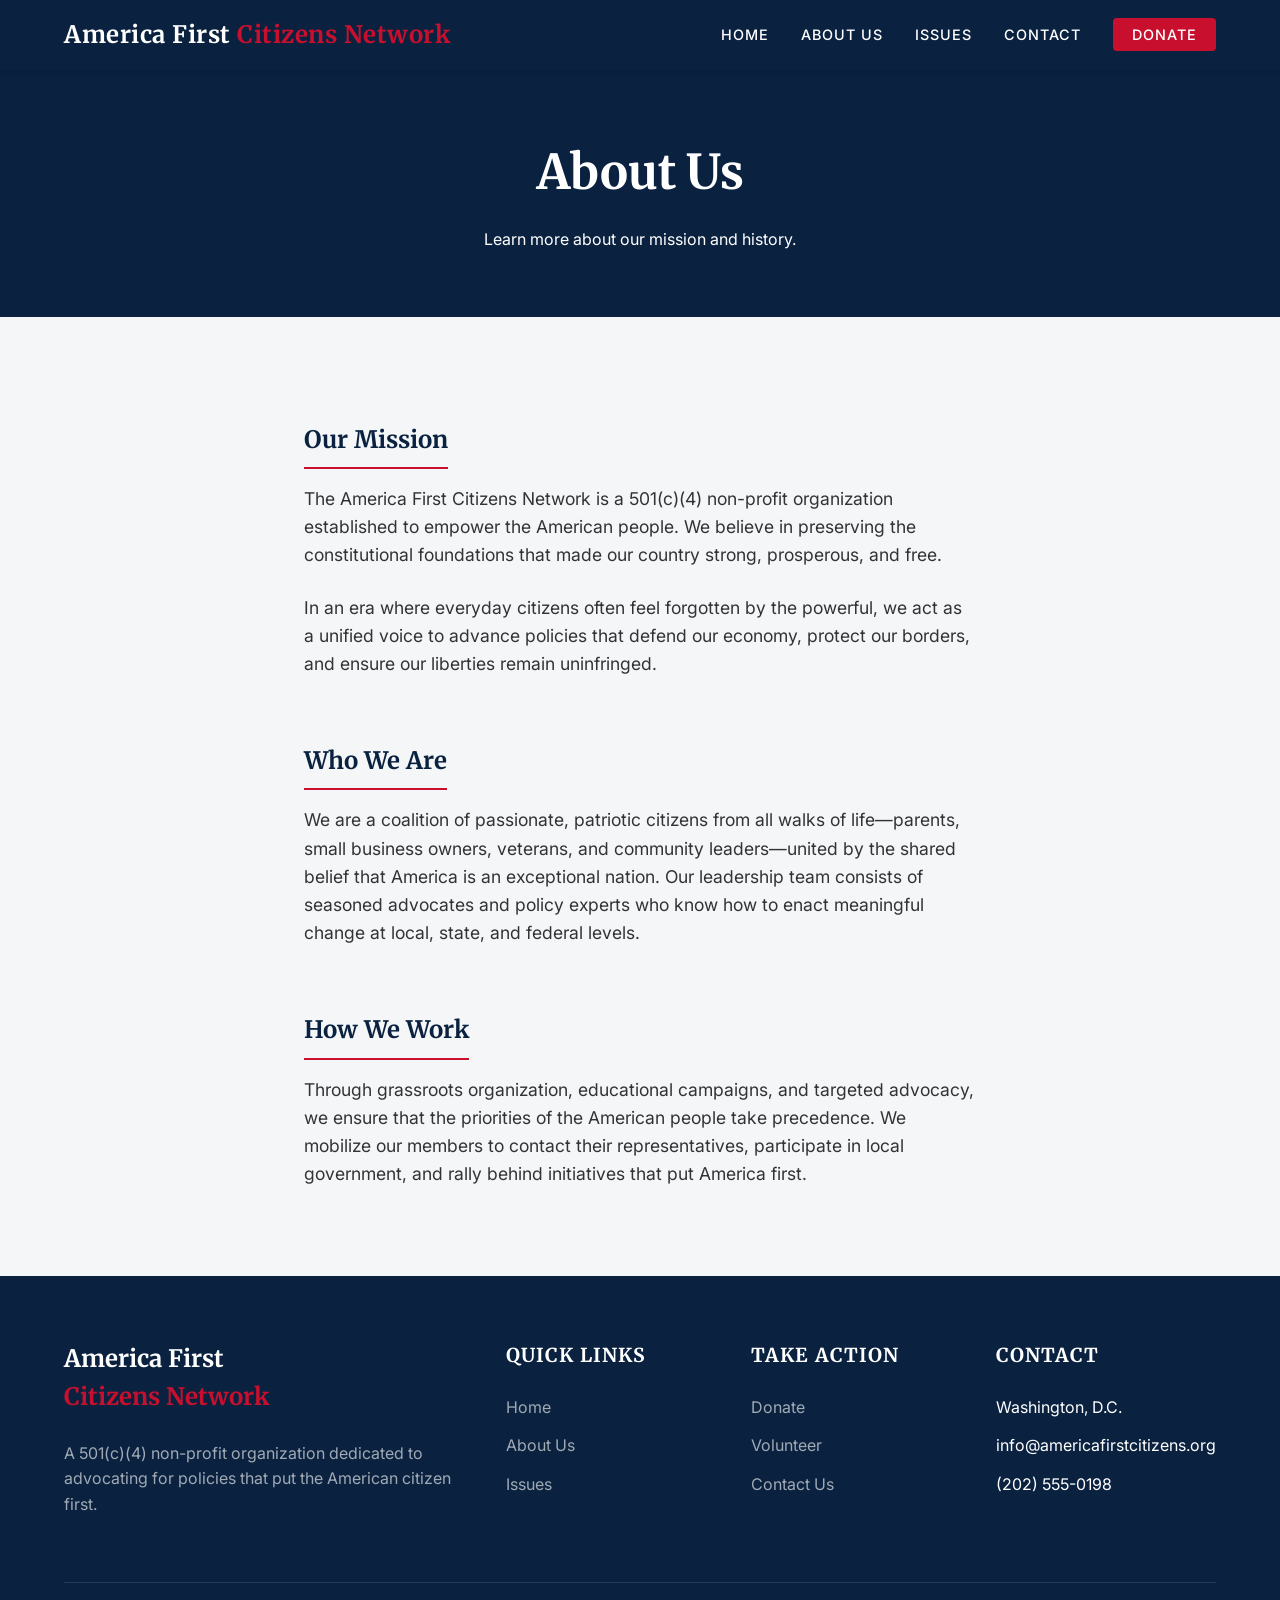
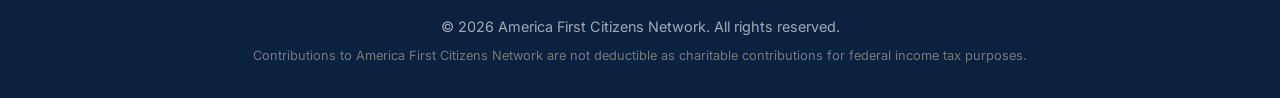
==== about.html @ b78ad711 "Add files via upload" ====
<!DOCTYPE html>
<html lang="en">
<head>
    <meta charset="UTF-8">
    <meta name="viewport" content="width=device-width, initial-scale=1.0">
    <meta name="description" content="About America First Citizens Network - Defending our values, preserving our future.">
    <title>About Us | America First Citizens Network</title>
    <!-- Google Fonts -->
    <link rel="preconnect" href="https://fonts.googleapis.com">
    <link rel="preconnect" href="https://fonts.gstatic.com" crossorigin>
    <link href="https://fonts.googleapis.com/css2?family=Inter:wght@300;400;500;600;700&family=Merriweather:ital,wght@0,300;0,400;0,700;0,900;1,400&display=swap" rel="stylesheet">
    <!-- Main Stylesheet -->
    <link rel="stylesheet" href="styles.css">
    <style>
        .page-header {
            background-color: var(--af-navy);
            color: var(--af-white);
            padding: 4rem 5%;
            text-align: center;
        }
        .page-header h1 {
            color: var(--af-white);
            font-size: 3rem;
            margin-bottom: 1rem;
        }
        .about-content {
            max-width: 800px;
            margin: 0 auto;
            padding: 4rem 5%;
        }
        .about-content p {
            margin-bottom: 1.5rem;
            font-size: 1.1rem;
        }
        .about-content h2 {
            margin-top: 2.5rem;
            padding-bottom: 0.5rem;
            border-bottom: 2px solid var(--af-red);
            display: inline-block;
        }
    </style>
</head>
<body>

    <!-- Navigation -->
    <nav class="navbar">
        <div class="nav-brand">
            <a href="index.html">America First <span class="red">Citizens Network</span></a>
        </div>
        <button class="mobile-menu-btn" aria-label="Toggle Navigation">&#9776;</button>
        <ul class="nav-links">
            <li><a href="index.html">Home</a></li>
            <li><a href="about.html">About Us</a></li>
            <li><a href="issues.html">Issues</a></li>
            <li><a href="contact.html">Contact</a></li>
            <li><a href="donate.html" class="donate-btn">Donate</a></li>
        </ul>
    </nav>

    <!-- Page Header -->
    <header class="page-header">
        <h1>About Us</h1>
        <p>Learn more about our mission and history.</p>
    </header>

    <!-- Main Content -->
    <main class="about-content">
        <h2>Our Mission</h2>
        <p>The America First Citizens Network is a 501(c)(4) non-profit organization established to empower the American people. We believe in preserving the constitutional foundations that made our country strong, prosperous, and free.</p>
        <p>In an era where everyday citizens often feel forgotten by the powerful, we act as a unified voice to advance policies that defend our economy, protect our borders, and ensure our liberties remain uninfringed.</p>
        
        <h2>Who We Are</h2>
        <p>We are a coalition of passionate, patriotic citizens from all walks of life—parents, small business owners, veterans, and community leaders—united by the shared belief that America is an exceptional nation. Our leadership team consists of seasoned advocates and policy experts who know how to enact meaningful change at local, state, and federal levels.</p>

        <h2>How We Work</h2>
        <p>Through grassroots organization, educational campaigns, and targeted advocacy, we ensure that the priorities of the American people take precedence. We mobilize our members to contact their representatives, participate in local government, and rally behind initiatives that put America first.</p>
    </main>

    <!-- Footer -->
    <footer>
        <div class="footer-grid">
            <div class="footer-col" style="grid-column: span 1 / span 1;">
                <h4 style="font-family: var(--font-heading); text-transform: none; font-size: 1.5rem; letter-spacing: 0;">America First<br><span style="color: var(--af-red);">Citizens Network</span></h4>
                <p>A 501(c)(4) non-profit organization dedicated to advocating for policies that put the American citizen first.</p>
            </div>
            <div class="footer-col">
                <h4>Quick Links</h4>
                <ul class="footer-links">
                    <li><a href="index.html">Home</a></li>
                    <li><a href="about.html">About Us</a></li>
                    <li><a href="issues.html">Issues</a></li>
                </ul>
            </div>
            <div class="footer-col">
                <h4>Take Action</h4>
                <ul class="footer-links">
                    <li><a href="donate.html">Donate</a></li>
                    <li><a href="contact.html">Volunteer</a></li>
                    <li><a href="contact.html">Contact Us</a></li>
                </ul>
            </div>
            <div class="footer-col">
                <h4>Contact</h4>
                <ul class="footer-links">
                    <li>Washington, D.C.</li>
                    <li>info@americafirstcitizens.org</li>
                    <li>(202) 555-0198</li>
                </ul>
            </div>
        </div>
        <div class="footer-bottom">
            <p>&copy; 2026 America First Citizens Network. All rights reserved.</p>
            <p style="font-size: 0.8rem; margin-top: 0.5rem; color: #777;">Contributions to America First Citizens Network are not deductible as charitable contributions for federal income tax purposes.</p>
        </div>
    </footer>

    <!-- Scripts -->
    <script src="script.js"></script>
</body>
</html>
---- styles.css ----
:root {
  --af-navy: #0A2240;
  --af-red: #C8102E;
  --af-white: #FFFFFF;
  --af-light-gray: #f4f6f8;
  --af-dark-gray: #333333;
  --af-gold: #c39b32;
  --font-heading: 'Merriweather', serif;
  --font-body: 'Inter', sans-serif;
}

* {
  box-sizing: border-box;
  margin: 0;
  padding: 0;
}

body {
  font-family: var(--font-body);
  color: var(--af-dark-gray);
  background-color: var(--af-light-gray);
  line-height: 1.6;
}

h1, h2, h3, h4, h5, h6 {
  font-family: var(--font-heading);
  color: var(--af-navy);
  margin-bottom: 1rem;
}

a {
  text-decoration: none;
  color: var(--af-navy);
  transition: color 0.2s ease-in-out;
}

a:hover {
  color: var(--af-red);
}

/* Navigation */
.navbar {
  background-color: var(--af-navy);
  padding: 1rem 5%;
  display: flex;
  justify-content: space-between;
  align-items: center;
  position: sticky;
  top: 0;
  z-index: 1000;
  box-shadow: 0 4px 6px rgba(0,0,0,0.1);
}

.nav-brand a {
  color: var(--af-white);
  font-family: var(--font-heading);
  font-size: 1.5rem;
  font-weight: 700;
  letter-spacing: 0.5px;
}

.nav-brand span.red {
  color: var(--af-red);
}

.nav-links {
  display: flex;
  list-style: none;
  gap: 2rem;
}

.nav-links li a {
  color: var(--af-white);
  font-weight: 500;
  text-transform: uppercase;
  font-size: 0.9rem;
  letter-spacing: 1px;
}

.nav-links li a:hover {
  color: var(--af-red);
  text-decoration: underline;
  text-decoration-thickness: 2px;
  text-underline-offset: 4px;
}

.donate-btn {
  background-color: var(--af-red);
  color: var(--af-white) !important;
  padding: 0.5rem 1.2rem;
  border-radius: 4px;
  font-weight: 700;
  transition: background-color 0.2s;
}

.donate-btn:hover {
  background-color: #A00C22;
  text-decoration: none !important;
}

/* Mobile Nav Toggle */
.mobile-menu-btn {
  display: none;
  background: none;
  border: none;
  color: var(--af-white);
  font-size: 1.5rem;
  cursor: pointer;
}

/* Hero Section */
.hero {
  position: relative;
  height: 80vh;
  min-height: 500px;
  display: flex;
  align-items: center;
  justify-content: flex-start;
  padding: 0 5%;
  background-image: url('assets/hero.png');
  background-size: cover;
  background-position: center;
}

/* Add a dark overlay so white text is readable */
.hero::before {
  content: '';
  position: absolute;
  top: 0; left: 0; right: 0; bottom: 0;
  background: linear-gradient(90deg, rgba(10,34,64,0.9) 0%, rgba(10,34,64,0.5) 50%, rgba(0,0,0,0) 100%);
}

.hero-content {
  position: relative;
  z-index: 1;
  max-width: 600px;
  color: var(--af-white);
}

.hero-content h1 {
  color: var(--af-white);
  font-size: 3.5rem;
  line-height: 1.2;
  margin-bottom: 1.5rem;
  text-shadow: 1px 1px 4px rgba(0,0,0,0.5);
}

.hero-content p {
  font-size: 1.2rem;
  margin-bottom: 2rem;
  font-weight: 300;
  text-shadow: 1px 1px 3px rgba(0,0,0,0.5);
}

.btn-primary {
  display: inline-block;
  background-color: var(--af-red);
  color: var(--af-white);
  padding: 1rem 2rem;
  font-size: 1.1rem;
  font-weight: 600;
  text-transform: uppercase;
  border-radius: 4px;
  box-shadow: 0 4px 6px rgba(0,0,0,0.2);
  transition: transform 0.2s, background-color 0.2s;
}

.btn-primary:hover {
  background-color: #A00C22;
  transform: translateY(-2px);
  color: var(--af-white);
}

.btn-secondary {
  display: inline-block;
  background-color: transparent;
  color: var(--af-white);
  padding: 1rem 2rem;
  font-size: 1.1rem;
  font-weight: 600;
  text-transform: uppercase;
  border: 2px solid var(--af-white);
  border-radius: 4px;
  margin-left: 1rem;
  transition: background-color 0.2s, color 0.2s;
}

.btn-secondary:hover {
  background-color: var(--af-white);
  color: var(--af-navy);
}

/* Sections General */
.section {
  padding: 5rem 5%;
}

.section-title {
  text-align: center;
  font-size: 2.5rem;
  margin-bottom: 3rem;
  position: relative;
}

.section-title::after {
  content: '';
  display: block;
  width: 60px;
  height: 4px;
  background-color: var(--af-red);
  margin: 1rem auto 0;
}

.section-dark {
  background-color: var(--af-navy);
  color: var(--af-white);
}

.section-dark h2 {
  color: var(--af-white);
}

/* Cards Grid */
.grid {
  display: grid;
  grid-template-columns: repeat(auto-fit, minmax(300px, 1fr));
  gap: 2rem;
}

.card {
  background-color: var(--af-white);
  border-radius: 8px;
  overflow: hidden;
  box-shadow: 0 4px 10px rgba(0,0,0,0.05);
  transition: transform 0.3s ease, box-shadow 0.3s ease;
  height: 100%;
  display: flex;
  flex-direction: column;
}

.card:hover {
  transform: translateY(-5px);
  box-shadow: 0 10px 20px rgba(0,0,0,0.1);
}

.card-img-placeholder {
  height: 200px;
  background-color: #e0e0e0;
  display: flex;
  align-items: center;
  justify-content: center;
  color: #777;
  font-style: italic;
}

.card-content {
  padding: 2rem;
  flex-grow: 1;
  display: flex;
  flex-direction: column;
}

.card-content h3 {
  font-size: 1.5rem;
  margin-bottom: 1rem;
}

.card-content p {
  margin-bottom: 1.5rem;
  flex-grow: 1;
}

.card-link {
  color: var(--af-red);
  font-weight: 600;
  text-transform: uppercase;
  font-size: 0.9rem;
  letter-spacing: 1px;
}

.card-link::after {
  content: ' \2192';
}

.card-link:hover {
  color: var(--af-navy);
}

/* Footer */
footer {
  background-color: var(--af-navy);
  color: var(--af-white);
  padding: 4rem 5% 2rem;
}

.footer-grid {
  display: grid;
  grid-template-columns: 2fr 1fr 1fr 1fr;
  gap: 3rem;
  margin-bottom: 3rem;
}

.footer-col h4 {
  color: var(--af-white);
  font-size: 1.2rem;
  margin-bottom: 1.5rem;
  text-transform: uppercase;
  letter-spacing: 1px;
}

.footer-col p {
  color: #a0aab5;
  margin-bottom: 1rem;
}

.footer-links {
  list-style: none;
}

.footer-links li {
  margin-bottom: 0.8rem;
}

.footer-links a {
  color: #a0aab5;
}

.footer-links a:hover {
  color: var(--af-white);
}

.footer-bottom {
  text-align: center;
  padding-top: 2rem;
  border-top: 1px solid rgba(255,255,255,0.1);
  color: #a0aab5;
  font-size: 0.9rem;
}

/* Utility Forms */
.form-group {
  margin-bottom: 1.5rem;
}

.form-control {
  width: 100%;
  padding: 1rem;
  border: 1px solid #ccc;
  border-radius: 4px;
  font-family: var(--font-body);
  font-size: 1rem;
}

.form-control:focus {
  outline: none;
  border-color: var(--af-navy);
  box-shadow: 0 0 0 2px rgba(10,34,64,0.2);
}

/* Responsive */
@media (max-width: 900px) {
  .hero-content h1 {
    font-size: 2.5rem;
  }
}

@media (max-width: 768px) {
  .nav-links {
    display: none;
    flex-direction: column;
    position: absolute;
    top: 100%;
    left: 0;
    width: 100%;
    background-color: var(--af-navy);
    padding: 1rem 5%;
    gap: 1rem;
  }
  
  .nav-links.active {
    display: flex;
  }

  .mobile-menu-btn {
    display: block;
  }
  
  .footer-grid {
    grid-template-columns: 1fr;
    gap: 2rem;
  }
  
  .hero::before {
    background: linear-gradient(180deg, rgba(10,34,64,0.8) 0%, rgba(10,34,64,0.6) 100%);
  }
  
  .hero-content {
    text-align: center;
  }
  
  .btn-secondary {
    margin-left: 0;
    margin-top: 1rem;
  }
}
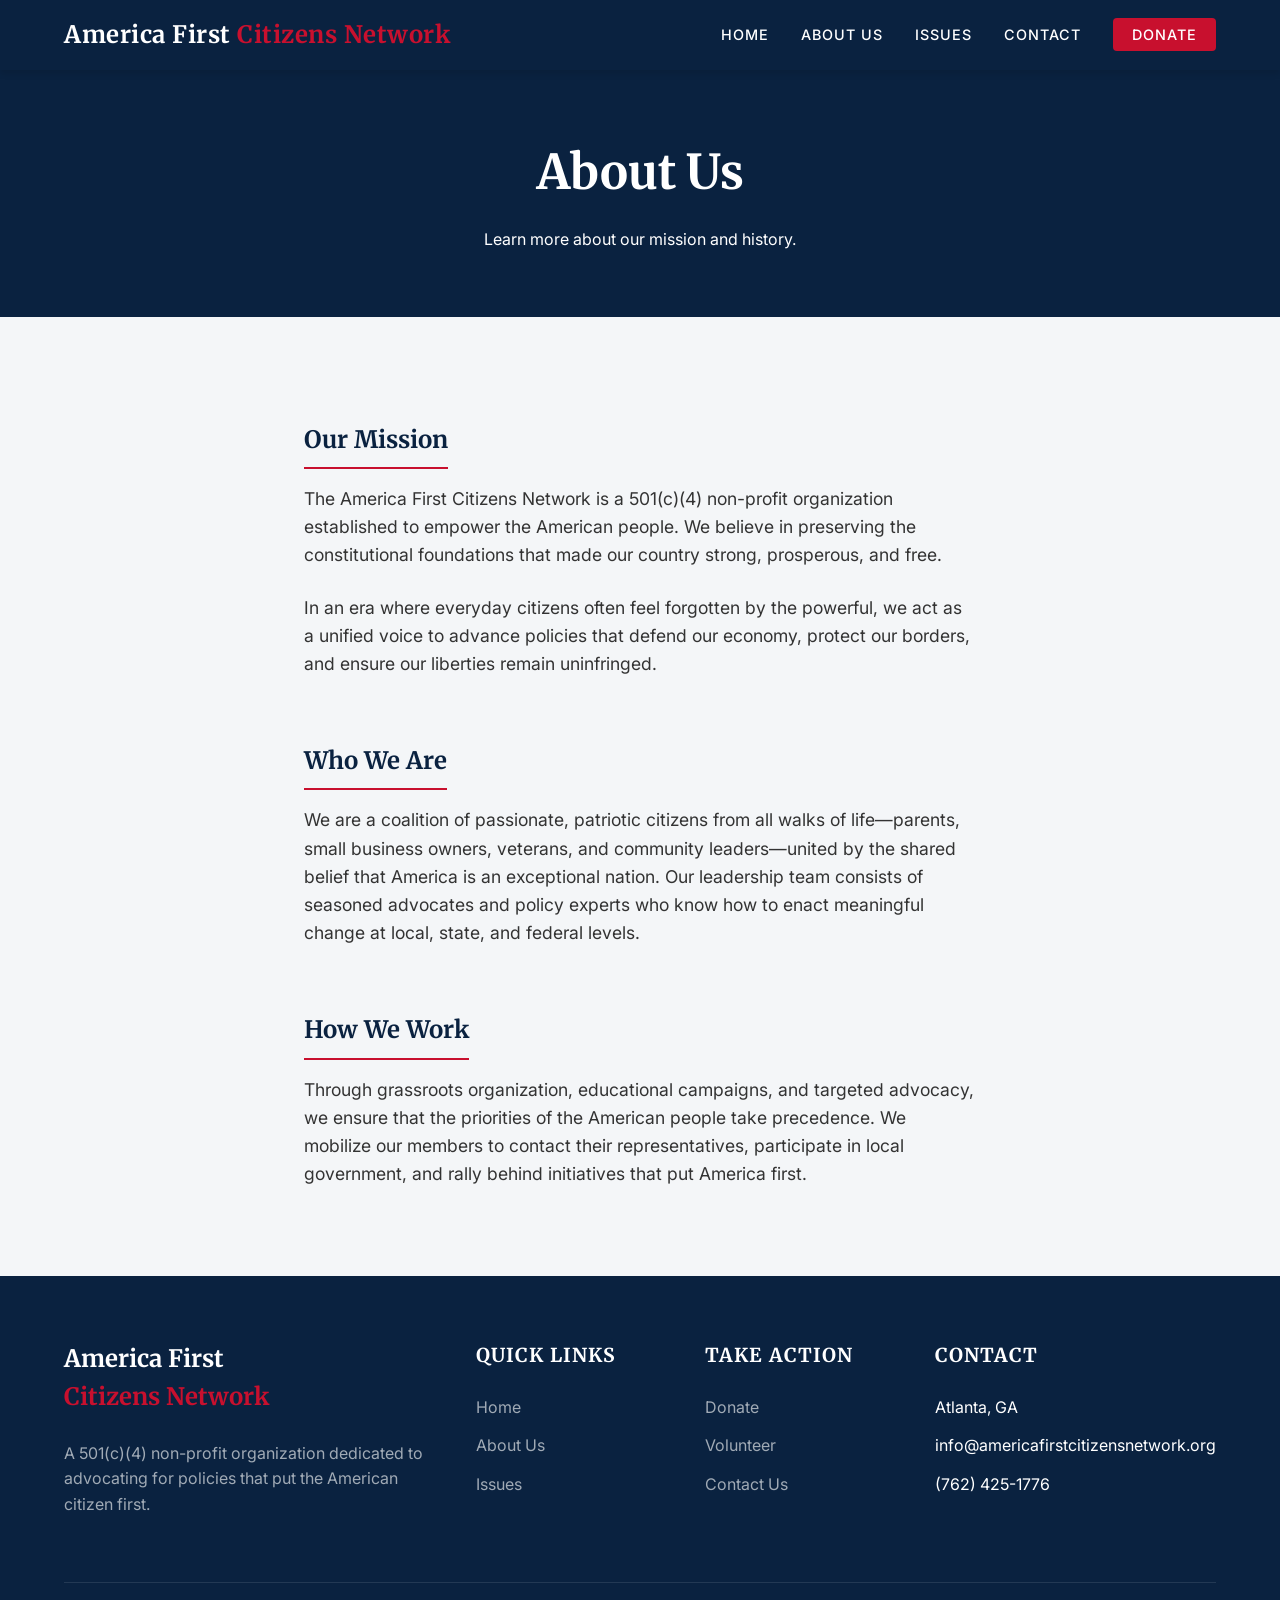
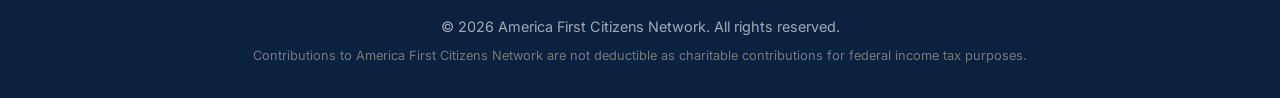
==== commit 2aec0d01: "update contact info" ====
--- a/about.html
+++ b/about.html
@@ -102,9 +102,9 @@
             <div class="footer-col">
                 <h4>Contact</h4>
                 <ul class="footer-links">
-                    <li>Washington, D.C.</li>
-                    <li>info@americafirstcitizens.org</li>
-                    <li>(202) 555-0198</li>
+                    <li>Atlanta, GA</li>
+                    <li>info@americafirstcitizensnetwork.org</li>
+                    <li>(762) 425-1776</li>
                 </ul>
             </div>
         </div>
--- a/styles.css
+++ b/styles.css
@@ -22,7 +22,12 @@
   line-height: 1.6;
 }
 
-h1, h2, h3, h4, h5, h6 {
+h1,
+h2,
+h3,
+h4,
+h5,
+h6 {
   font-family: var(--font-heading);
   color: var(--af-navy);
   margin-bottom: 1rem;
@@ -48,7 +53,7 @@
   position: sticky;
   top: 0;
   z-index: 1000;
-  box-shadow: 0 4px 6px rgba(0,0,0,0.1);
+  box-shadow: 0 4px 6px rgba(0, 0, 0, 0.1);
 }
 
 .nav-brand a {
@@ -117,7 +122,7 @@
   align-items: center;
   justify-content: flex-start;
   padding: 0 5%;
-  background-image: url('assets/hero.png');
+  background-image: url('images/hero.png');
   background-size: cover;
   background-position: center;
 }
@@ -126,8 +131,11 @@
 .hero::before {
   content: '';
   position: absolute;
-  top: 0; left: 0; right: 0; bottom: 0;
-  background: linear-gradient(90deg, rgba(10,34,64,0.9) 0%, rgba(10,34,64,0.5) 50%, rgba(0,0,0,0) 100%);
+  top: 0;
+  left: 0;
+  right: 0;
+  bottom: 0;
+  background: linear-gradient(90deg, rgba(10, 34, 64, 0.9) 0%, rgba(10, 34, 64, 0.5) 50%, rgba(0, 0, 0, 0) 100%);
 }
 
 .hero-content {
@@ -142,14 +150,14 @@
   font-size: 3.5rem;
   line-height: 1.2;
   margin-bottom: 1.5rem;
-  text-shadow: 1px 1px 4px rgba(0,0,0,0.5);
+  text-shadow: 1px 1px 4px rgba(0, 0, 0, 0.5);
 }
 
 .hero-content p {
   font-size: 1.2rem;
   margin-bottom: 2rem;
   font-weight: 300;
-  text-shadow: 1px 1px 3px rgba(0,0,0,0.5);
+  text-shadow: 1px 1px 3px rgba(0, 0, 0, 0.5);
 }
 
 .btn-primary {
@@ -161,7 +169,7 @@
   font-weight: 600;
   text-transform: uppercase;
   border-radius: 4px;
-  box-shadow: 0 4px 6px rgba(0,0,0,0.2);
+  box-shadow: 0 4px 6px rgba(0, 0, 0, 0.2);
   transition: transform 0.2s, background-color 0.2s;
 }
 
@@ -231,7 +239,7 @@
   background-color: var(--af-white);
   border-radius: 8px;
   overflow: hidden;
-  box-shadow: 0 4px 10px rgba(0,0,0,0.05);
+  box-shadow: 0 4px 10px rgba(0, 0, 0, 0.05);
   transition: transform 0.3s ease, box-shadow 0.3s ease;
   height: 100%;
   display: flex;
@@ -240,7 +248,7 @@
 
 .card:hover {
   transform: translateY(-5px);
-  box-shadow: 0 10px 20px rgba(0,0,0,0.1);
+  box-shadow: 0 10px 20px rgba(0, 0, 0, 0.1);
 }
 
 .card-img-placeholder {
@@ -332,7 +340,7 @@
 .footer-bottom {
   text-align: center;
   padding-top: 2rem;
-  border-top: 1px solid rgba(255,255,255,0.1);
+  border-top: 1px solid rgba(255, 255, 255, 0.1);
   color: #a0aab5;
   font-size: 0.9rem;
 }
@@ -354,7 +362,7 @@
 .form-control:focus {
   outline: none;
   border-color: var(--af-navy);
-  box-shadow: 0 0 0 2px rgba(10,34,64,0.2);
+  box-shadow: 0 0 0 2px rgba(10, 34, 64, 0.2);
 }
 
 /* Responsive */
@@ -376,7 +384,7 @@
     padding: 1rem 5%;
     gap: 1rem;
   }
-  
+
   .nav-links.active {
     display: flex;
   }
@@ -384,22 +392,22 @@
   .mobile-menu-btn {
     display: block;
   }
-  
+
   .footer-grid {
     grid-template-columns: 1fr;
     gap: 2rem;
   }
-  
+
   .hero::before {
-    background: linear-gradient(180deg, rgba(10,34,64,0.8) 0%, rgba(10,34,64,0.6) 100%);
-  }
-  
+    background: linear-gradient(180deg, rgba(10, 34, 64, 0.8) 0%, rgba(10, 34, 64, 0.6) 100%);
+  }
+
   .hero-content {
     text-align: center;
   }
-  
+
   .btn-secondary {
     margin-left: 0;
     margin-top: 1rem;
   }
-}
+}
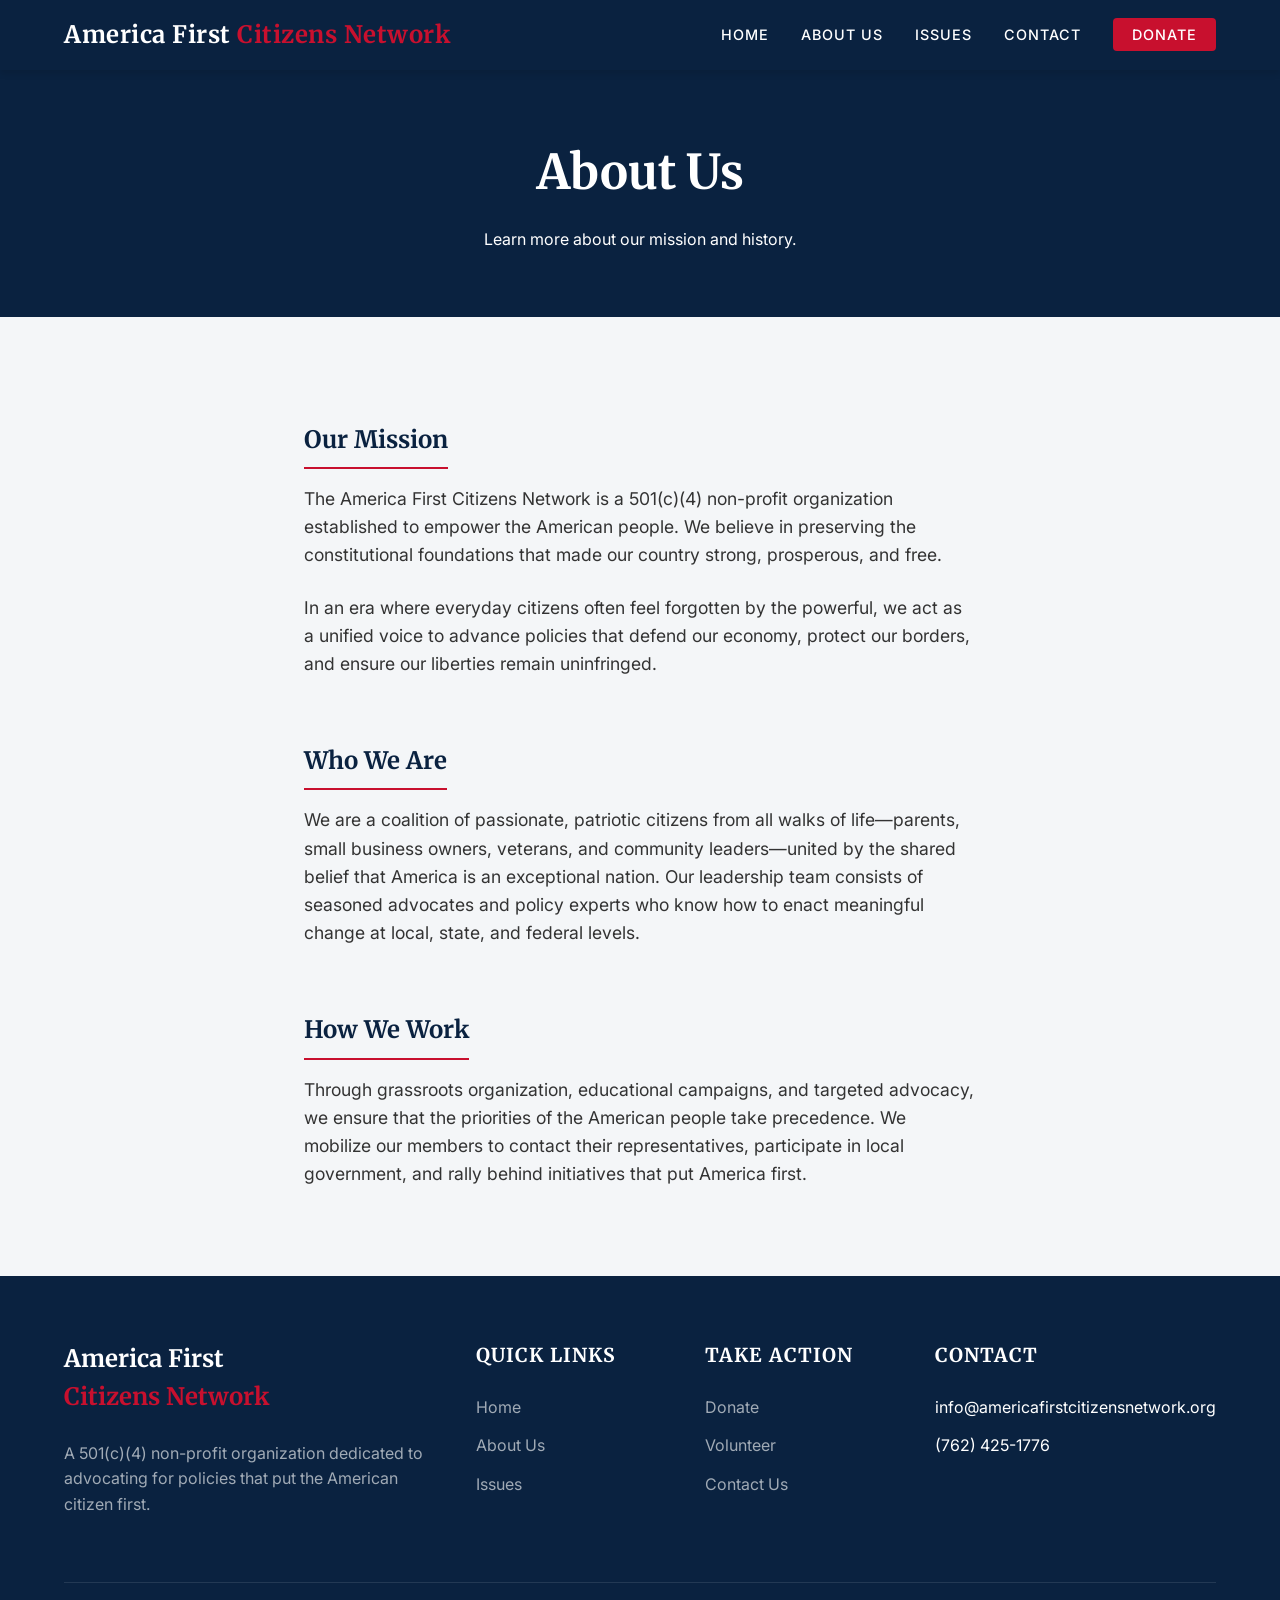
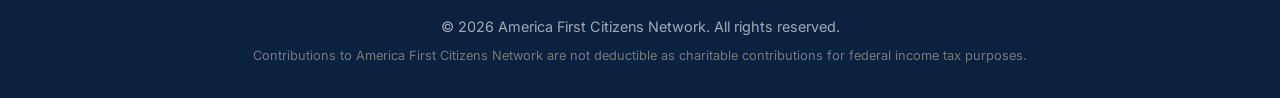
==== commit 219a4da9: "refactor: remove physical address details from footer and contact page" ====
--- a/about.html
+++ b/about.html
@@ -102,7 +102,6 @@
             <div class="footer-col">
                 <h4>Contact</h4>
                 <ul class="footer-links">
-                    <li>Atlanta, GA</li>
                     <li>info@americafirstcitizensnetwork.org</li>
                     <li>(762) 425-1776</li>
                 </ul>
--- a/styles.css
+++ b/styles.css
@@ -259,6 +259,13 @@
   justify-content: center;
   color: #777;
   font-style: italic;
+}
+
+.card-img {
+  width: 100%;
+  height: 200px;
+  object-fit: cover;
+  display: block;
 }
 
 .card-content {
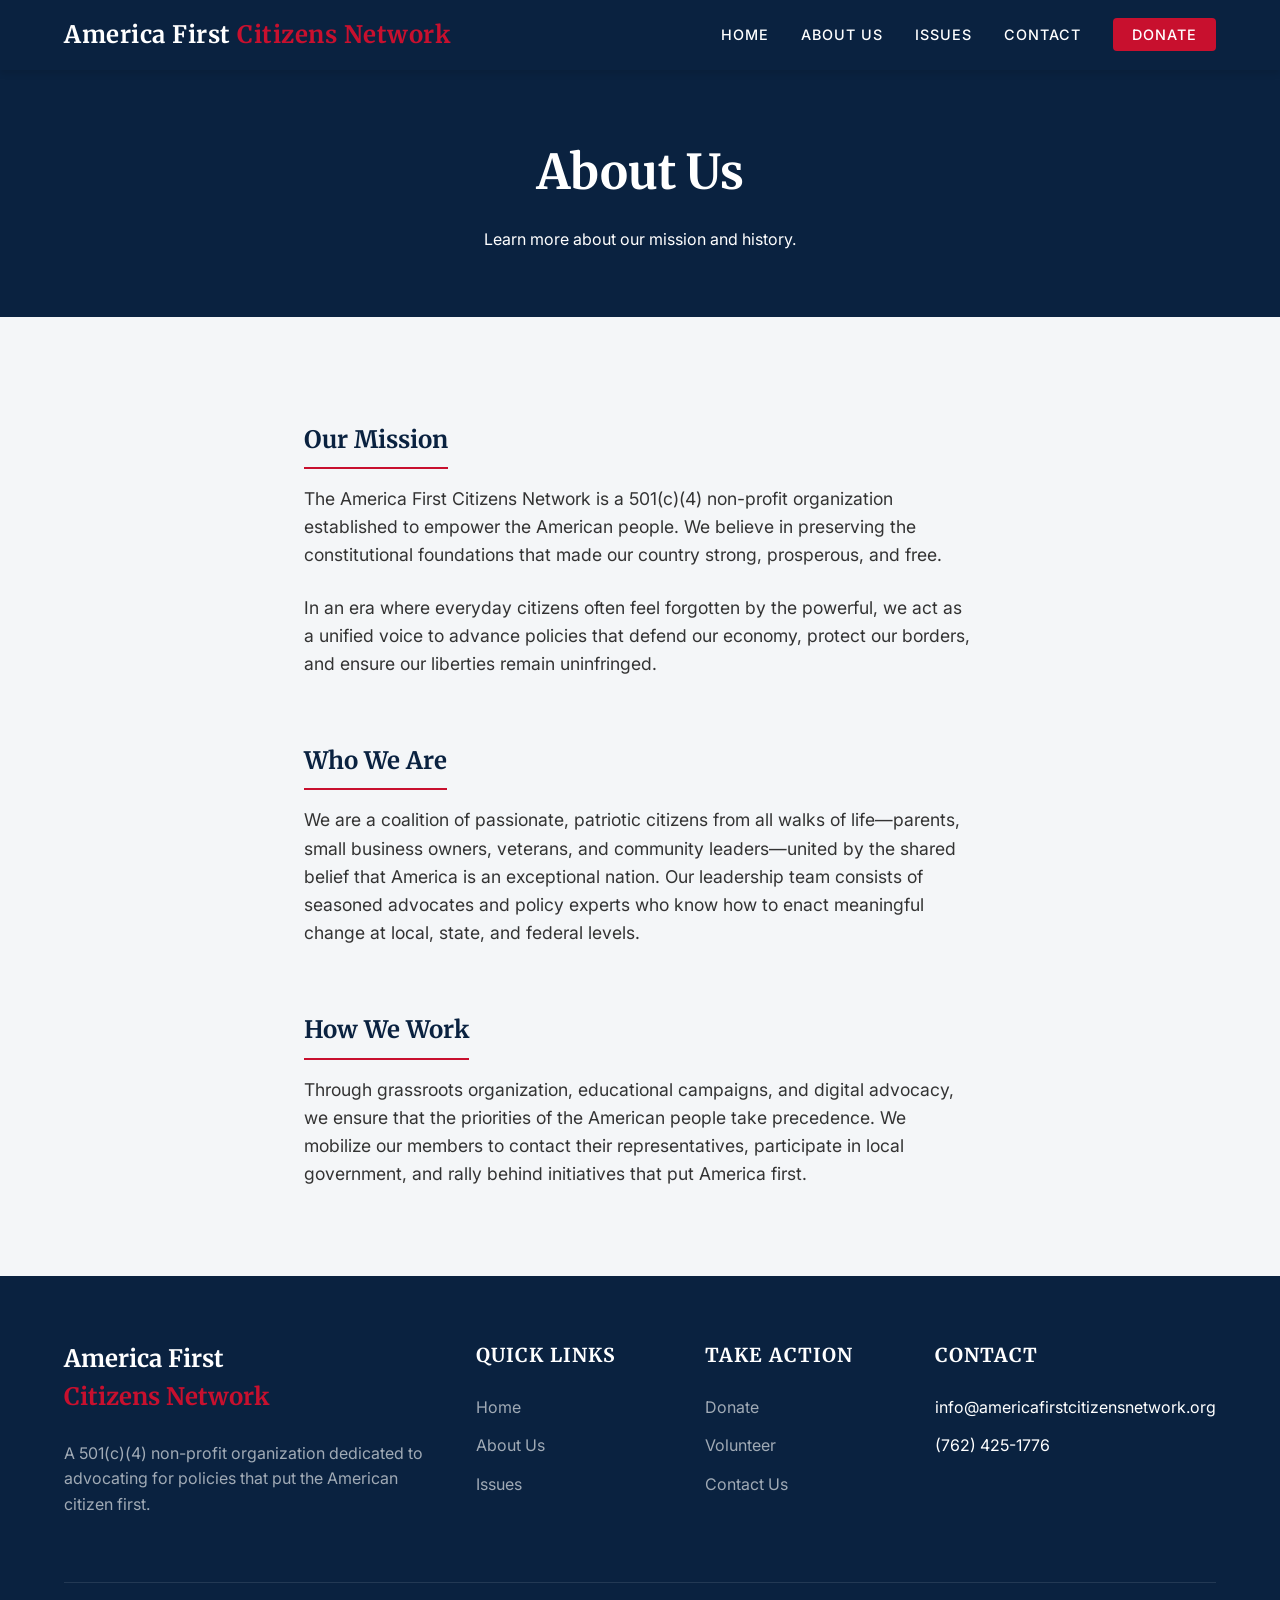
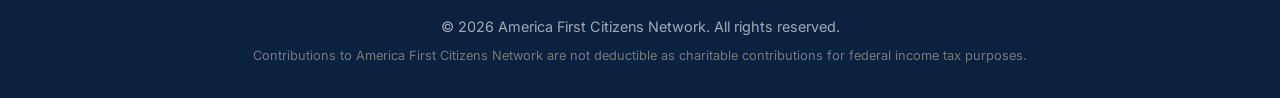
==== commit 40bcabf7: "docs: update advocacy description to include digital outreach in about page" ====
--- a/about.html
+++ b/about.html
@@ -73,7 +73,7 @@
         <p>We are a coalition of passionate, patriotic citizens from all walks of life—parents, small business owners, veterans, and community leaders—united by the shared belief that America is an exceptional nation. Our leadership team consists of seasoned advocates and policy experts who know how to enact meaningful change at local, state, and federal levels.</p>
 
         <h2>How We Work</h2>
-        <p>Through grassroots organization, educational campaigns, and targeted advocacy, we ensure that the priorities of the American people take precedence. We mobilize our members to contact their representatives, participate in local government, and rally behind initiatives that put America first.</p>
+        <p>Through grassroots organization, educational campaigns, and digital advocacy, we ensure that the priorities of the American people take precedence. We mobilize our members to contact their representatives, participate in local government, and rally behind initiatives that put America first.</p>
     </main>
 
     <!-- Footer -->
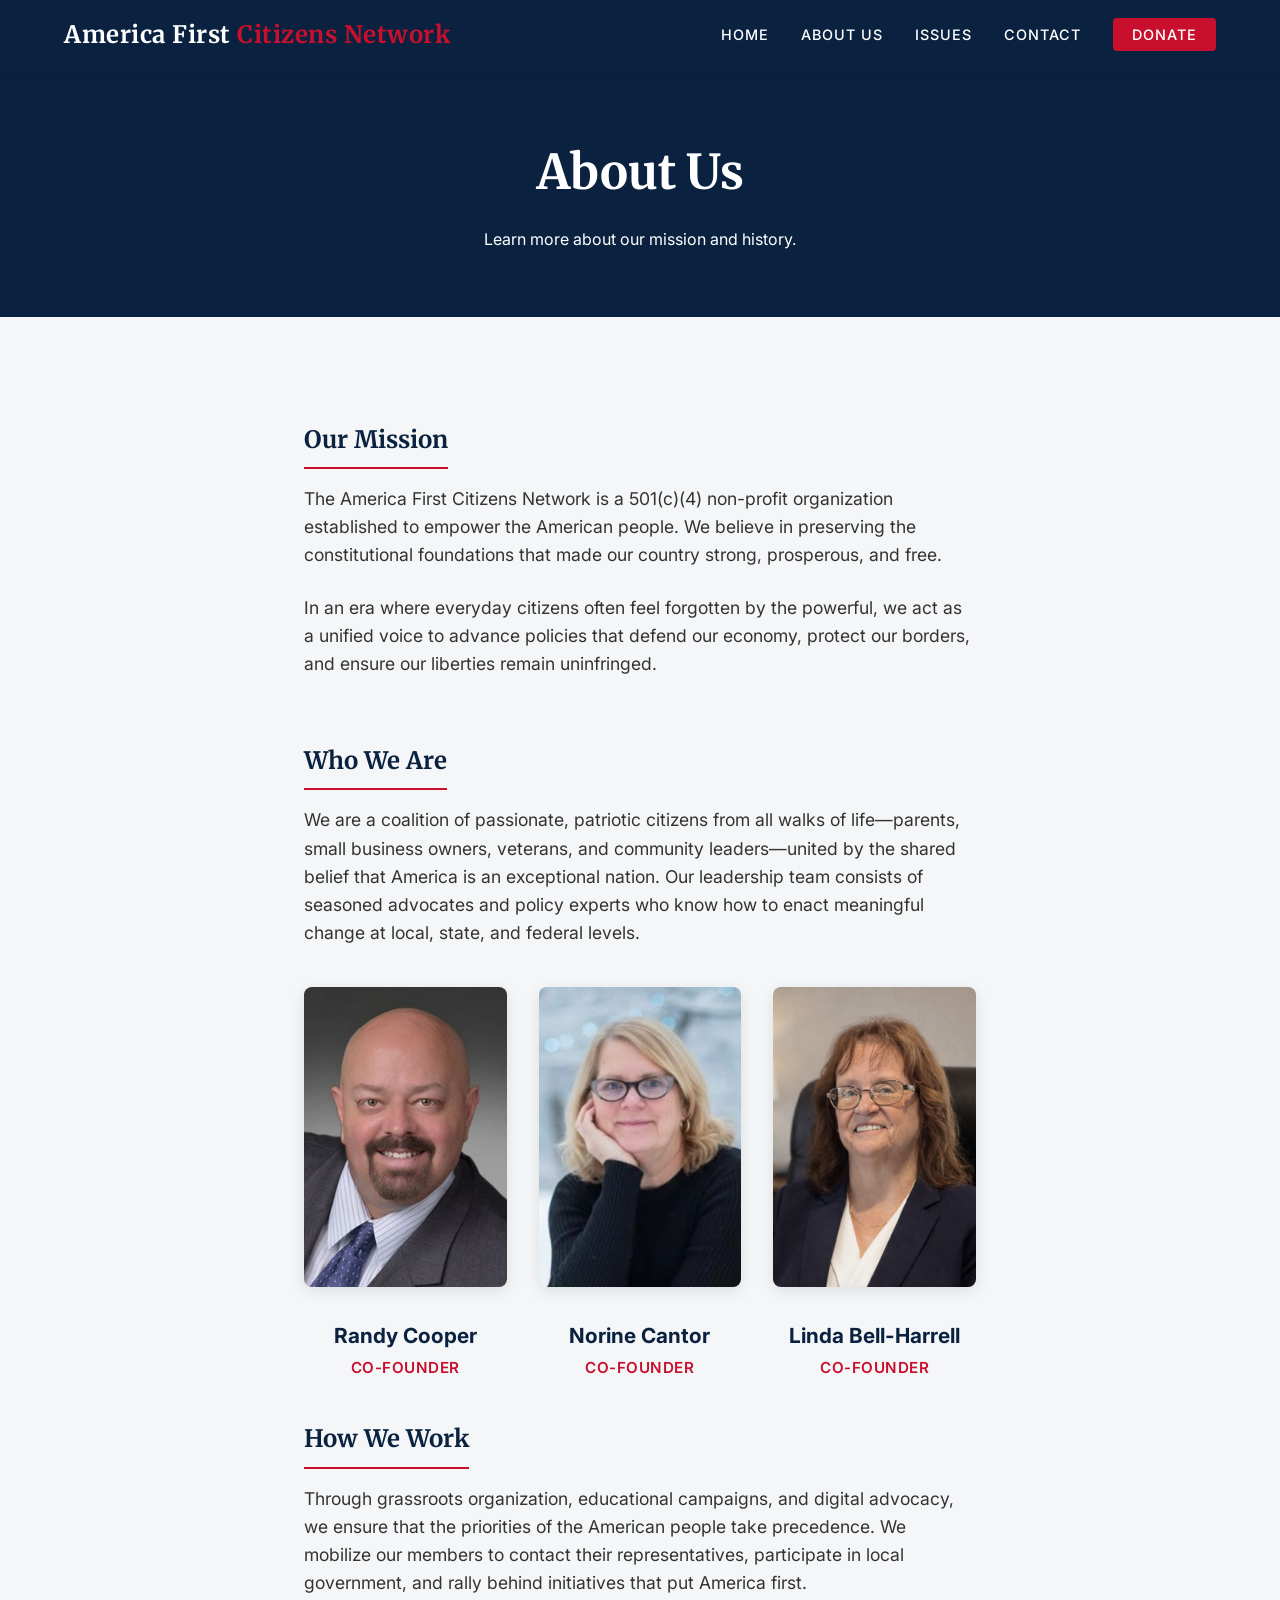
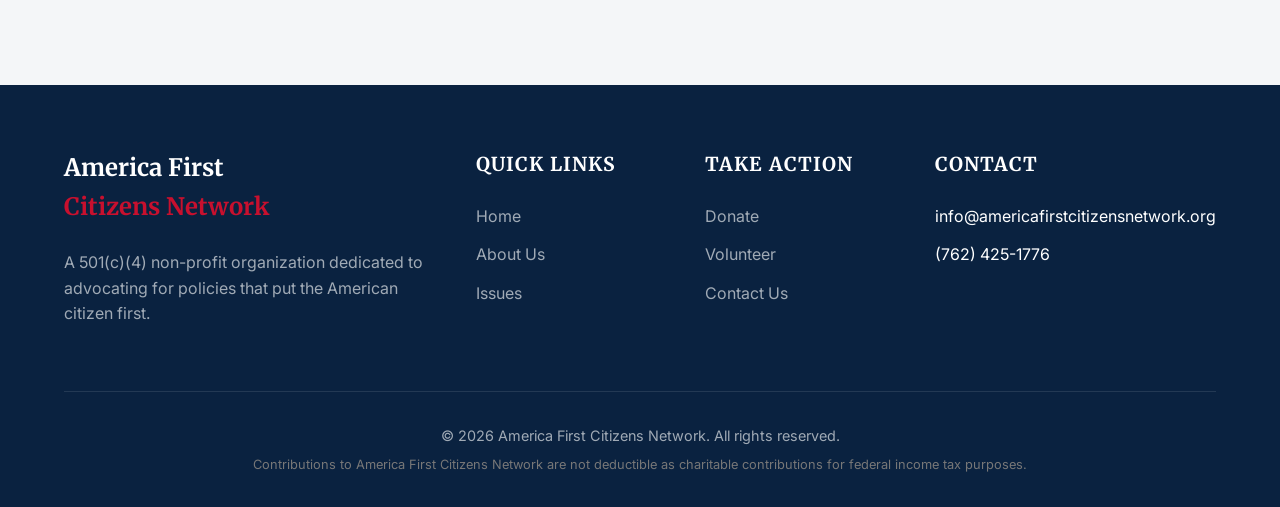
==== commit 8d81181a: "feat: add founders section with profile images and grid layout to about page" ====
--- a/about.html
+++ b/about.html
@@ -38,6 +38,40 @@
             border-bottom: 2px solid var(--af-red);
             display: inline-block;
         }
+        .founders-grid {
+            display: grid;
+            grid-template-columns: repeat(3, 1fr);
+            gap: 2rem;
+            margin-top: 2.5rem;
+            text-align: center;
+        }
+        .founder-card img {
+            width: 100%;
+            height: 300px;
+            object-fit: cover;
+            object-position: top;
+            border-radius: 8px;
+            margin-bottom: 1.5rem;
+            box-shadow: 0 4px 15px rgba(0,0,0,0.1);
+        }
+        .founder-name {
+            font-weight: 700;
+            font-size: 1.3rem;
+            color: var(--af-navy);
+            margin-bottom: 0.25rem;
+        }
+        .founder-title {
+            color: var(--af-red);
+            font-size: 0.95rem;
+            text-transform: uppercase;
+            letter-spacing: 0.5px;
+            font-weight: 600;
+        }
+        @media (max-width: 768px) {
+            .founders-grid {
+                grid-template-columns: 1fr;
+            }
+        }
     </style>
 </head>
 <body>
@@ -71,6 +105,24 @@
         
         <h2>Who We Are</h2>
         <p>We are a coalition of passionate, patriotic citizens from all walks of life—parents, small business owners, veterans, and community leaders—united by the shared belief that America is an exceptional nation. Our leadership team consists of seasoned advocates and policy experts who know how to enact meaningful change at local, state, and federal levels.</p>
+
+        <div class="founders-grid">
+            <div class="founder-card">
+                <img src="images/founder1.png" alt="Randy Cooper">
+                <div class="founder-name">Randy Cooper</div>
+                <div class="founder-title">Co-Founder</div>
+            </div>
+            <div class="founder-card">
+                <img src="images/founder2.jpg" alt="Norine Cantor">
+                <div class="founder-name">Norine Cantor</div>
+                <div class="founder-title">Co-Founder</div>
+            </div>
+            <div class="founder-card">
+                <img src="images/founder3.png" alt="Linda Bell-Harrell">
+                <div class="founder-name">Linda Bell-Harrell</div>
+                <div class="founder-title">Co-Founder</div>
+            </div>
+        </div>
 
         <h2>How We Work</h2>
         <p>Through grassroots organization, educational campaigns, and digital advocacy, we ensure that the priorities of the American people take precedence. We mobilize our members to contact their representatives, participate in local government, and rally behind initiatives that put America first.</p>
